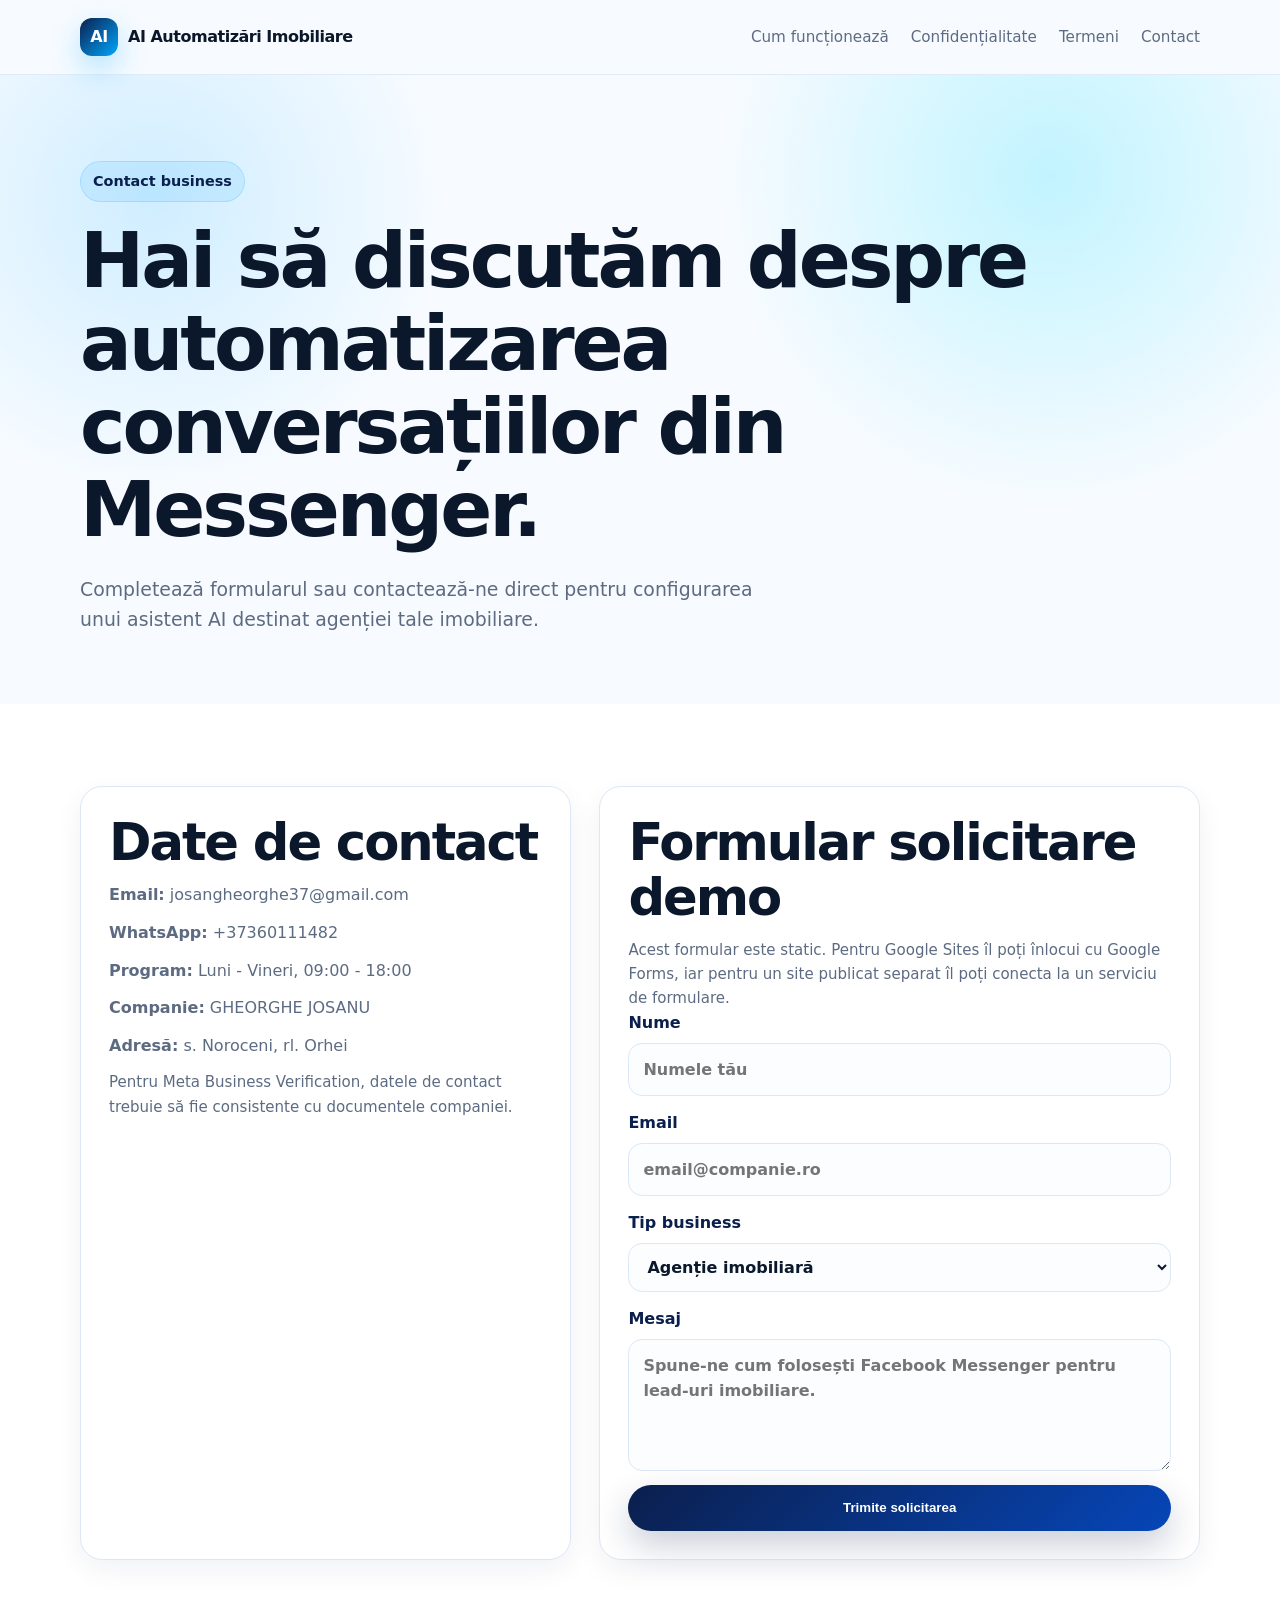
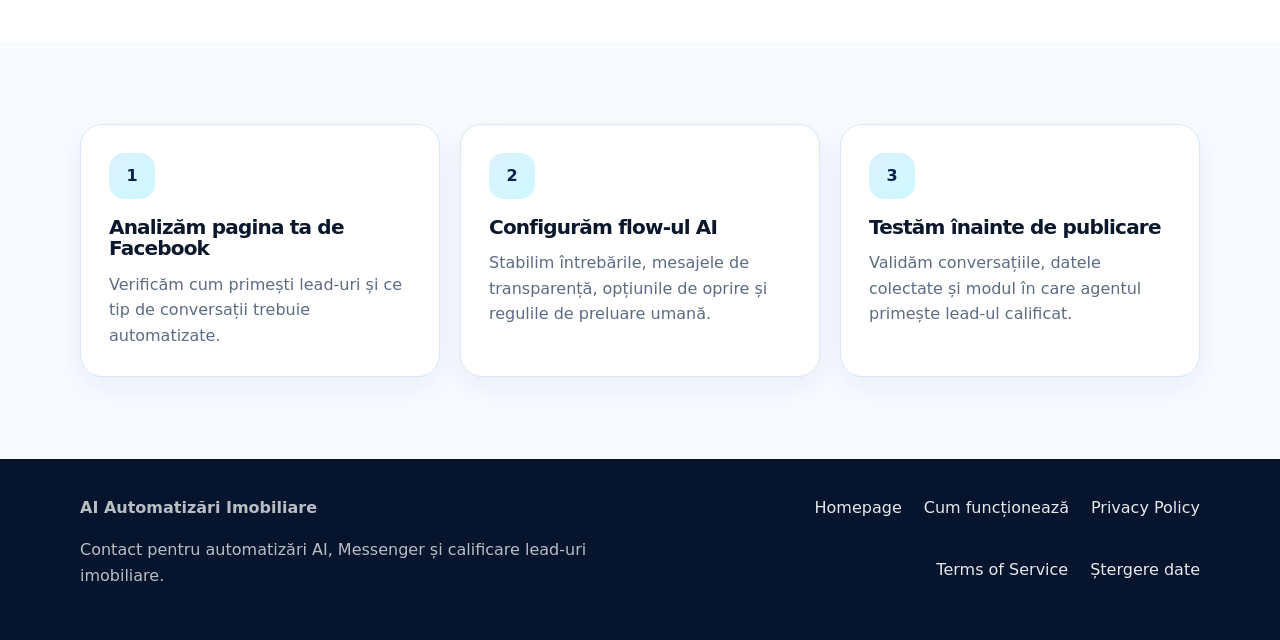
==== contact.html @ 312c072d "Add files via upload" ====
<!doctype html>
<html lang="ro">
<head>
  <meta charset="utf-8">
  <meta name="viewport" content="width=device-width, initial-scale=1">
  <title>Contact | AI Automatizări Imobiliare</title>
  <meta name="description" content="Contact AI Automatizări Imobiliare pentru agenții imobiliare care doresc asistent AI pe Facebook Messenger.">
  <link rel="canonical" href="https://exemplu.ro/contact.html">
  <link rel="stylesheet" href="style.css">
</head>
<body>
  <header class="topbar">
    <div class="container nav">
      <a class="brand" href="index.html"><span class="brand-mark">AI</span><span>AI Automatizări Imobiliare</span></a>
      <nav class="nav-links" aria-label="Navigare principală">
        <a href="how-it-works.html">Cum funcționează</a>
        <a href="privacy-policy.html">Confidențialitate</a>
        <a href="terms.html">Termeni</a>
        <a href="contact.html">Contact</a>
      </nav>
    </div>
  </header>

  <main>
    <section class="hero">
      <div class="container">
        <span class="eyebrow">Contact business</span>
        <h1>Hai să discutăm despre automatizarea conversațiilor din Messenger.</h1>
        <p class="lead">Completează formularul sau contactează-ne direct pentru configurarea unui asistent AI destinat agenției tale imobiliare.</p>
      </div>
    </section>

    <section class="section white">
      <div class="container contact-card">
        <aside class="card">
          <h2>Date de contact</h2>
          <p><strong>Email:</strong> <a href="mailto:josangheorghe37@gmail.com">josangheorghe37@gmail.com</a></p>
          <p><strong>WhatsApp:</strong> <a href="https://wa.me/37360111482">+37360111482</a></p>
          <p><strong>Program:</strong> Luni - Vineri, 09:00 - 18:00</p>
          <p><strong>Companie:</strong> GHEORGHE JOSANU</p>
          <p><strong>Adresă:</strong> s. Noroceni, rl. Orhei</p>
          <p class="small">Pentru Meta Business Verification, datele de contact trebuie să fie consistente cu documentele companiei.</p>
        </aside>

        <section class="card">
          <h2>Formular solicitare demo</h2>
          <p class="small">Acest formular este static. Pentru Google Sites îl poți înlocui cu Google Forms, iar pentru un site publicat separat îl poți conecta la un serviciu de formulare.</p>
          <form class="form" action="mailto:josangheorghe37@gmail.com" method="post" enctype="text/plain">
            <label>
              Nume
              <input type="text" name="nume" placeholder="Numele tău" required>
            </label>
            <label>
              Email
              <input type="email" name="email" placeholder="email@companie.ro" required>
            </label>
            <label>
              Tip business
              <select name="tip-business">
                <option>Agenție imobiliară</option>
                <option>Agent imobiliar independent</option>
                <option>Dezvoltator imobiliar</option>
                <option>Alt tip de business</option>
              </select>
            </label>
            <label>
              Mesaj
              <textarea name="mesaj" placeholder="Spune-ne cum folosești Facebook Messenger pentru lead-uri imobiliare."></textarea>
            </label>
            <button class="button" type="submit">Trimite solicitarea</button>
          </form>
        </section>
      </div>
    </section>

    <section class="section">
      <div class="container grid-3">
        <article class="card">
          <div class="icon">1</div>
          <h3>Analizăm pagina ta de Facebook</h3>
          <p>Verificăm cum primești lead-uri și ce tip de conversații trebuie automatizate.</p>
        </article>
        <article class="card">
          <div class="icon">2</div>
          <h3>Configurăm flow-ul AI</h3>
          <p>Stabilim întrebările, mesajele de transparență, opțiunile de oprire și regulile de preluare umană.</p>
        </article>
        <article class="card">
          <div class="icon">3</div>
          <h3>Testăm înainte de publicare</h3>
          <p>Validăm conversațiile, datele colectate și modul în care agentul primește lead-ul calificat.</p>
        </article>
      </div>
    </section>
  </main>

  <footer class="footer">
    <div class="container footer-grid">
      <div>
        <strong>AI Automatizări Imobiliare</strong>
        <p>Contact pentru automatizări AI, Messenger și calificare lead-uri imobiliare.</p>
      </div>
      <nav class="footer-links" aria-label="Linkuri footer">
        <a href="index.html">Homepage</a>
        <a href="how-it-works.html">Cum funcționează</a>
        <a href="privacy-policy.html">Privacy Policy</a>
        <a href="terms.html">Terms of Service</a>
        <a href="data-deletion.html">Ștergere date</a>
      </nav>
    </div>
  </footer>
</body>
</html>
---- style.css ----
:root {
  --bg: #f7fbff;
  --surface: #ffffff;
  --ink: #0b172a;
  --muted: #5d6b82;
  --primary: #0b1f4d;
  --accent: #00a7ff;
  --accent-2: #36e0ff;
  --line: #dce8f5;
  --shadow: 0 18px 50px rgba(11, 31, 77, 0.12);
  --radius: 22px;
}

* {
  box-sizing: border-box;
}

html {
  scroll-behavior: smooth;
}

body {
  margin: 0;
  font-family: Inter, ui-sans-serif, system-ui, -apple-system, BlinkMacSystemFont, "Segoe UI", sans-serif;
  color: var(--ink);
  background: var(--bg);
  line-height: 1.6;
}

a {
  color: inherit;
  text-decoration: none;
}

.container {
  width: min(1120px, calc(100% - 40px));
  margin: 0 auto;
}

.topbar {
  position: sticky;
  top: 0;
  z-index: 20;
  background: rgba(247, 251, 255, 0.9);
  border-bottom: 1px solid rgba(220, 232, 245, 0.8);
  backdrop-filter: blur(16px);
}

.nav {
  display: flex;
  align-items: center;
  justify-content: space-between;
  gap: 24px;
  padding: 18px 0;
}

.brand {
  display: flex;
  align-items: center;
  gap: 10px;
  font-weight: 800;
  letter-spacing: -0.03em;
}

.brand-mark {
  display: grid;
  place-items: center;
  width: 38px;
  height: 38px;
  color: white;
  background: linear-gradient(135deg, var(--primary), var(--accent));
  border-radius: 12px;
  box-shadow: 0 12px 30px rgba(0, 167, 255, 0.3);
}

.nav-links {
  display: flex;
  align-items: center;
  gap: 22px;
  color: var(--muted);
  font-size: 0.95rem;
}

.nav-links a:hover {
  color: var(--primary);
}

.button {
  display: inline-flex;
  align-items: center;
  justify-content: center;
  gap: 8px;
  min-height: 46px;
  padding: 0 20px;
  color: white;
  font-weight: 700;
  background: linear-gradient(135deg, var(--primary), #0646b8);
  border: 0;
  border-radius: 999px;
  box-shadow: 0 14px 34px rgba(11, 31, 77, 0.22);
  cursor: pointer;
}

.button.secondary {
  color: var(--primary);
  background: white;
  border: 1px solid var(--line);
  box-shadow: none;
}

.hero {
  padding: 86px 0 70px;
  background:
    radial-gradient(circle at 82% 16%, rgba(54, 224, 255, 0.28), transparent 28%),
    radial-gradient(circle at 12% 20%, rgba(0, 167, 255, 0.16), transparent 24%);
}

.hero-grid {
  display: grid;
  grid-template-columns: 1.1fr 0.9fr;
  gap: 48px;
  align-items: center;
}

.eyebrow {
  display: inline-flex;
  align-items: center;
  gap: 8px;
  margin-bottom: 18px;
  padding: 8px 12px;
  color: var(--primary);
  font-size: 0.9rem;
  font-weight: 700;
  background: rgba(0, 167, 255, 0.1);
  border: 1px solid rgba(0, 167, 255, 0.18);
  border-radius: 999px;
}

h1,
h2,
h3 {
  margin: 0;
  color: var(--ink);
  letter-spacing: -0.04em;
  line-height: 1.08;
}

h1 {
  font-size: clamp(2.6rem, 6vw, 5.2rem);
}

h2 {
  font-size: clamp(2rem, 4vw, 3.3rem);
}

h3 {
  font-size: 1.25rem;
}

.lead {
  max-width: 680px;
  margin: 22px 0 0;
  color: var(--muted);
  font-size: 1.18rem;
}

.hero-actions {
  display: flex;
  flex-wrap: wrap;
  gap: 14px;
  margin-top: 34px;
}

.trust-row {
  display: flex;
  flex-wrap: wrap;
  gap: 12px;
  margin-top: 28px;
  color: var(--muted);
  font-size: 0.95rem;
}

.trust-row span {
  padding: 8px 12px;
  background: white;
  border: 1px solid var(--line);
  border-radius: 999px;
}

.messenger-card {
  padding: 22px;
  background: rgba(255, 255, 255, 0.82);
  border: 1px solid var(--line);
  border-radius: 30px;
  box-shadow: var(--shadow);
}

.chat-window {
  padding: 18px;
  background: #eef7ff;
  border-radius: 24px;
}

.bubble {
  width: fit-content;
  max-width: 88%;
  margin-bottom: 12px;
  padding: 12px 14px;
  font-size: 0.96rem;
  background: white;
  border-radius: 16px 16px 16px 4px;
  box-shadow: 0 8px 22px rgba(11, 31, 77, 0.08);
}

.bubble.ai {
  margin-left: auto;
  color: white;
  background: linear-gradient(135deg, #0866ff, var(--accent));
  border-radius: 16px 16px 4px 16px;
}

.mini-panel {
  margin-top: 16px;
  padding: 16px;
  background: white;
  border-radius: 18px;
}

.mini-panel strong {
  display: block;
  margin-bottom: 8px;
}

.mini-panel ul {
  margin: 0;
  padding-left: 18px;
  color: var(--muted);
}

.section {
  padding: 82px 0;
}

.section.white {
  background: white;
}

.section-header {
  max-width: 760px;
  margin-bottom: 34px;
}

.section-header p {
  margin: 16px 0 0;
  color: var(--muted);
  font-size: 1.08rem;
}

.grid-3,
.grid-2 {
  display: grid;
  gap: 20px;
}

.grid-3 {
  grid-template-columns: repeat(3, 1fr);
}

.grid-2 {
  grid-template-columns: repeat(2, 1fr);
}

.card {
  padding: 28px;
  background: var(--surface);
  border: 1px solid var(--line);
  border-radius: var(--radius);
  box-shadow: 0 10px 28px rgba(11, 31, 77, 0.06);
}

.card p {
  margin: 12px 0 0;
  color: var(--muted);
}

.icon {
  display: grid;
  place-items: center;
  width: 46px;
  height: 46px;
  margin-bottom: 18px;
  color: var(--primary);
  font-weight: 800;
  background: linear-gradient(135deg, rgba(0, 167, 255, 0.14), rgba(54, 224, 255, 0.24));
  border-radius: 15px;
}

.steps {
  display: grid;
  gap: 16px;
  counter-reset: step;
}

.step {
  display: grid;
  grid-template-columns: auto 1fr;
  gap: 18px;
  padding: 24px;
  background: white;
  border: 1px solid var(--line);
  border-radius: var(--radius);
}

.step::before {
  counter-increment: step;
  content: counter(step);
  display: grid;
  place-items: center;
  width: 44px;
  height: 44px;
  color: white;
  font-weight: 800;
  background: var(--primary);
  border-radius: 50%;
}

.highlight {
  padding: 34px;
  color: white;
  background: linear-gradient(135deg, var(--primary), #083f9f);
  border-radius: 30px;
  box-shadow: var(--shadow);
}

.highlight h2,
.highlight h3,
.highlight p {
  color: white;
}

.highlight p {
  opacity: 0.84;
}

.policy {
  max-width: 860px;
  padding: 58px 0 80px;
}

.policy h1 {
  font-size: clamp(2.1rem, 5vw, 3.8rem);
}

.policy h2 {
  margin-top: 42px;
  font-size: 1.55rem;
}

.policy p,
.policy li {
  color: var(--muted);
}

.policy a {
  color: #0646b8;
  font-weight: 700;
}

.contact-card {
  display: grid;
  grid-template-columns: 0.9fr 1.1fr;
  gap: 28px;
}

.form {
  display: grid;
  gap: 14px;
}

label {
  display: grid;
  gap: 7px;
  color: var(--primary);
  font-weight: 700;
}

input,
textarea,
select {
  width: 100%;
  padding: 13px 14px;
  color: var(--ink);
  font: inherit;
  background: #fbfdff;
  border: 1px solid var(--line);
  border-radius: 14px;
}

textarea {
  min-height: 132px;
  resize: vertical;
}

.footer {
  padding: 36px 0;
  color: rgba(255, 255, 255, 0.72);
  background: #07142e;
}

.footer-grid {
  display: grid;
  grid-template-columns: 1.1fr 1fr;
  gap: 32px;
}

.footer a {
  color: rgba(255, 255, 255, 0.9);
}

.footer-links {
  display: flex;
  flex-wrap: wrap;
  gap: 14px 22px;
  justify-content: flex-end;
}

.small {
  color: var(--muted);
  font-size: 0.94rem;
}

@media (max-width: 860px) {
  .hero-grid,
  .grid-3,
  .grid-2,
  .contact-card,
  .footer-grid {
    grid-template-columns: 1fr;
  }

  .nav {
    align-items: flex-start;
    flex-direction: column;
  }

  .nav-links,
  .footer-links {
    justify-content: flex-start;
  }

  .section {
    padding: 60px 0;
  }
}
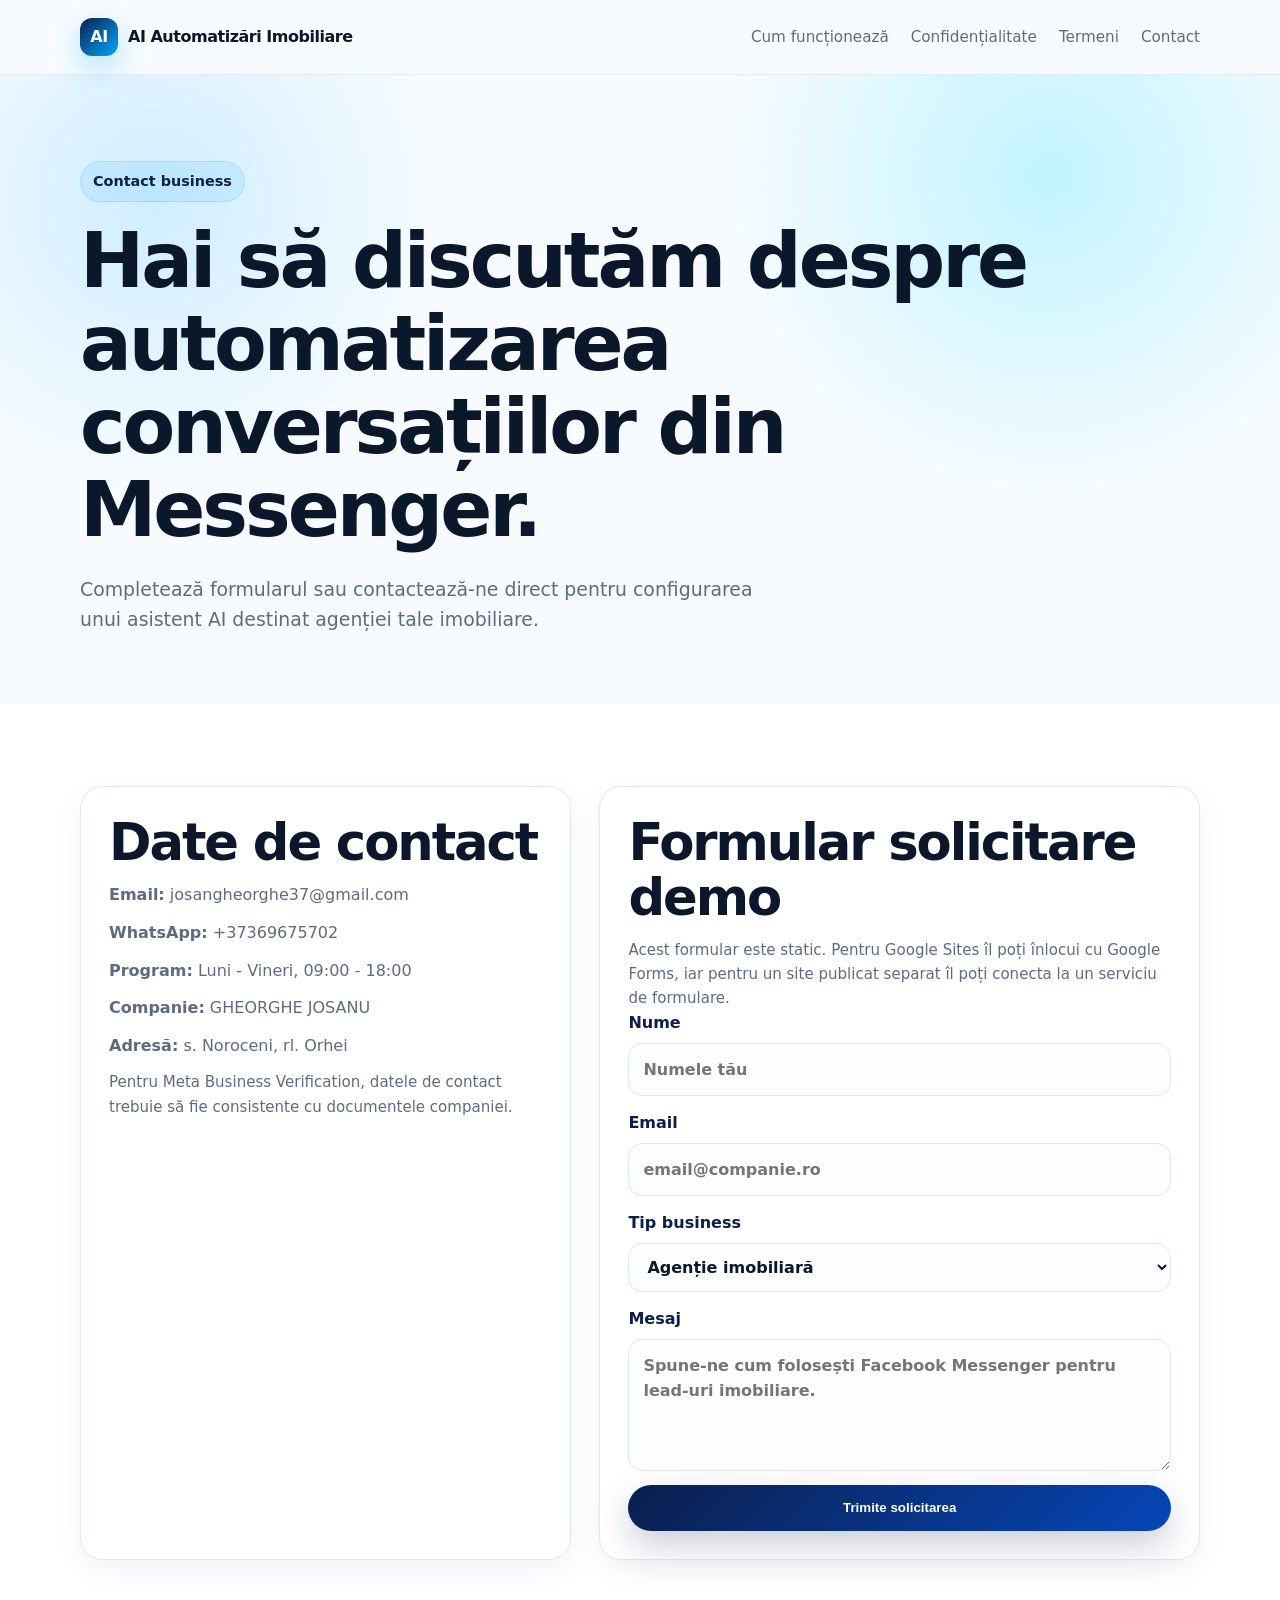
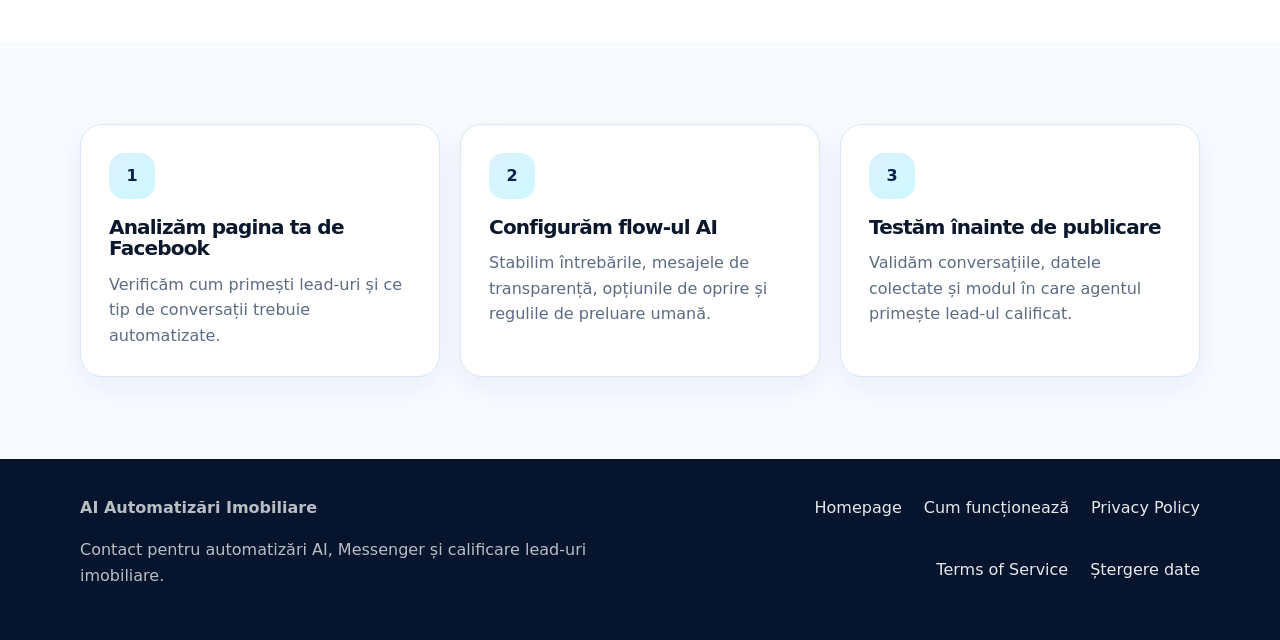
==== commit b060fdf3: "numar de telefn ad" ====
--- a/contact.html
+++ b/contact.html
@@ -35,7 +35,7 @@
         <aside class="card">
           <h2>Date de contact</h2>
           <p><strong>Email:</strong> <a href="mailto:josangheorghe37@gmail.com">josangheorghe37@gmail.com</a></p>
-          <p><strong>WhatsApp:</strong> <a href="https://wa.me/37360111482">+37360111482</a></p>
+          <p><strong>WhatsApp:</strong> <a href="https://wa.me/37369675702">+37369675702</a></p>
           <p><strong>Program:</strong> Luni - Vineri, 09:00 - 18:00</p>
           <p><strong>Companie:</strong> GHEORGHE JOSANU</p>
           <p><strong>Adresă:</strong> s. Noroceni, rl. Orhei</p>
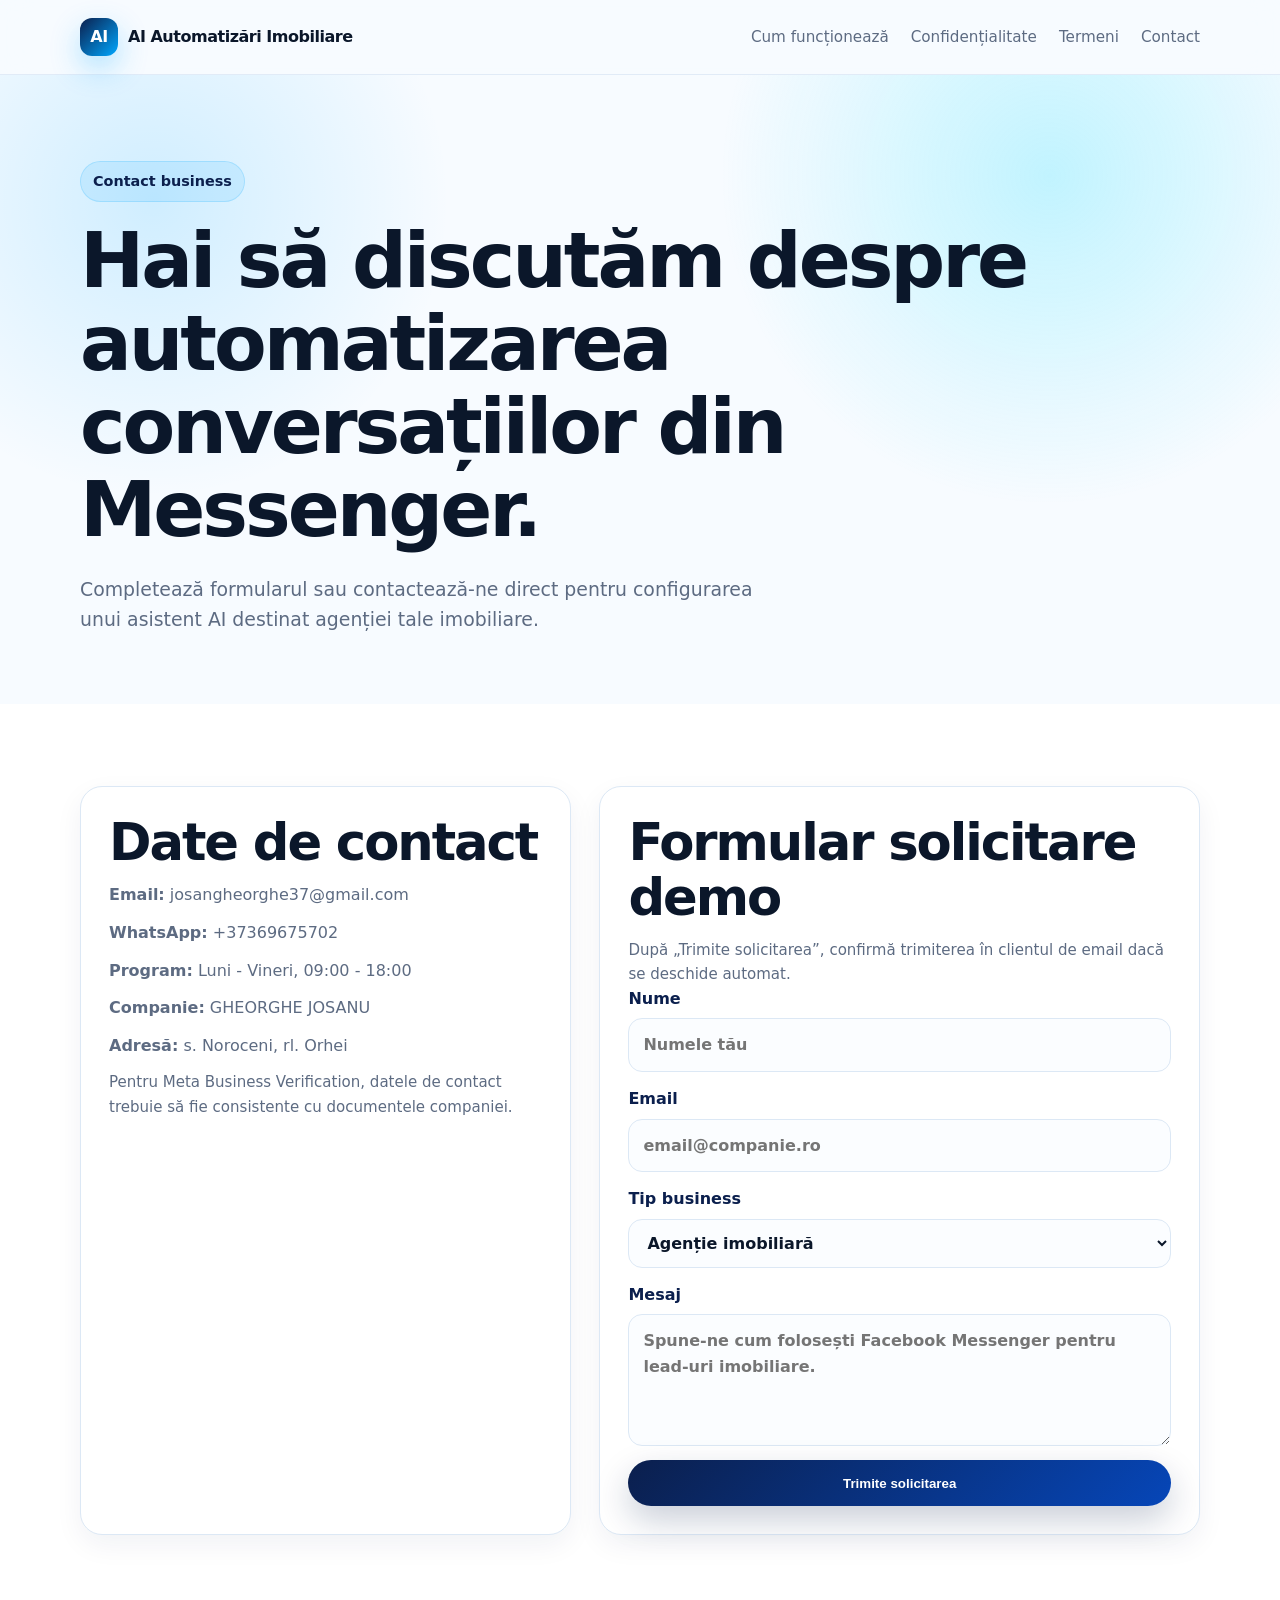
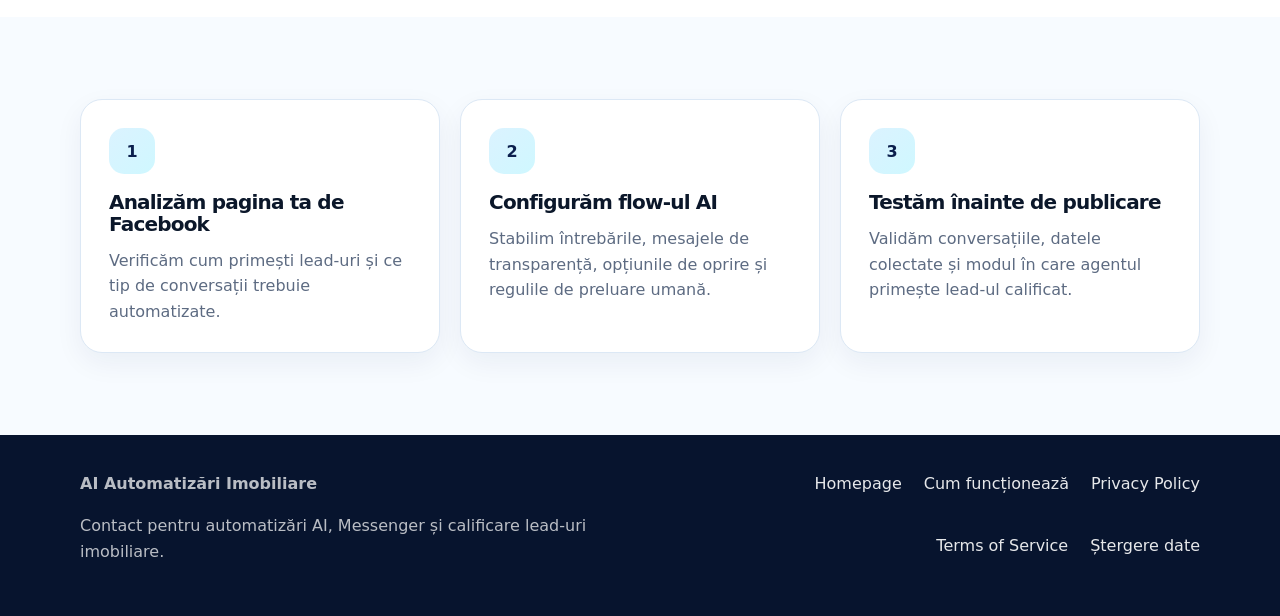
==== commit 76b70115: "cotntact ed" ====
--- a/contact.html
+++ b/contact.html
@@ -44,15 +44,26 @@
 
         <section class="card">
           <h2>Formular solicitare demo</h2>
-          <p class="small">Acest formular este static. Pentru Google Sites îl poți înlocui cu Google Forms, iar pentru un site publicat separat îl poți conecta la un serviciu de formulare.</p>
-          <form class="form" action="mailto:josangheorghe37@gmail.com" method="post" enctype="text/plain">
+          <p class="small">După „Trimite solicitarea”, confirmă trimiterea în clientul de email dacă se deschide automat.</p>
+
+          <div id="form-success" class="form-success" role="status" aria-live="polite" hidden>
+            <div class="form-success-inner">
+              <span class="form-success-icon" aria-hidden="true"></span>
+              <div>
+                <h3 tabindex="-1">Mesaj trimis cu succes</h3>
+                <p>Mulțumim! Datele tale au fost pregătite pentru contact. Dacă tocmai ți s-a deschis aplicația de email, apasă „Trimite” acolo pentru a finaliza.</p>
+              </div>
+            </div>
+          </div>
+
+          <form id="contact-form" class="form" action="#" method="get" novalidate>
             <label>
               Nume
-              <input type="text" name="nume" placeholder="Numele tău" required>
+              <input type="text" name="nume" placeholder="Numele tău" required autocomplete="name">
             </label>
             <label>
               Email
-              <input type="email" name="email" placeholder="email@companie.ro" required>
+              <input type="email" name="email" placeholder="email@companie.ro" required autocomplete="email">
             </label>
             <label>
               Tip business
@@ -109,5 +120,60 @@
       </nav>
     </div>
   </footer>
+
+  <script>
+    (function () {
+      var form = document.getElementById("contact-form");
+      var successBox = document.getElementById("form-success");
+      if (!form || !successBox) return;
+
+      form.addEventListener("submit", function (e) {
+        e.preventDefault();
+        if (!form.checkValidity()) {
+          form.reportValidity();
+          return;
+        }
+
+        var submitBtn = form.querySelector('button[type="submit"]');
+        if (submitBtn) submitBtn.disabled = true;
+
+        successBox.hidden = false;
+        successBox.classList.add("is-visible");
+        successBox.scrollIntoView({ behavior: "smooth", block: "nearest" });
+
+        var title = successBox.querySelector("h3");
+        if (title) {
+          title.focus({ preventScroll: true });
+        }
+
+        var fd = new FormData(form);
+        var name = String(fd.get("nume") || "").trim();
+        var email = String(fd.get("email") || "").trim();
+        var tip = String(fd.get("tip-business") || "");
+        var mesaj = String(fd.get("mesaj") || "");
+
+        var subject = "Solicitare demo — " + name;
+        var body =
+          "Nume: " + name + "\n" +
+          "Email: " + email + "\n" +
+          "Tip business: " + tip + "\n\n" +
+          "Mesaj:\n" + mesaj;
+
+        var mailto =
+          "mailto:josangheorghe37@gmail.com?subject=" +
+          encodeURIComponent(subject) +
+          "&body=" +
+          encodeURIComponent(body);
+
+        window.setTimeout(function () {
+          window.location.href = mailto;
+        }, 450);
+
+        window.setTimeout(function () {
+          if (submitBtn) submitBtn.disabled = false;
+        }, 3000);
+      });
+    })();
+  </script>
 </body>
 </html>
--- a/style.css
+++ b/style.css
@@ -99,6 +99,12 @@
   border-radius: 999px;
   box-shadow: 0 14px 34px rgba(11, 31, 77, 0.22);
   cursor: pointer;
+}
+
+.button:disabled {
+  opacity: 0.55;
+  cursor: not-allowed;
+  box-shadow: none;
 }
 
 .button.secondary {
@@ -429,6 +435,69 @@
   font-size: 0.94rem;
 }
 
+.form-success {
+  margin-bottom: 20px;
+  border-radius: var(--radius);
+}
+
+.form-success.is-visible {
+  animation: formSuccessIn 0.45s ease-out;
+}
+
+@keyframes formSuccessIn {
+  from {
+    opacity: 0;
+    transform: translateY(-8px);
+  }
+
+  to {
+    opacity: 1;
+    transform: translateY(0);
+  }
+}
+
+.form-success-inner {
+  display: flex;
+  gap: 16px;
+  align-items: flex-start;
+  padding: 20px 22px;
+  background: linear-gradient(135deg, rgba(0, 167, 255, 0.08), rgba(54, 224, 255, 0.14));
+  border: 1px solid rgba(0, 167, 255, 0.38);
+  border-radius: var(--radius);
+  box-shadow: 0 12px 36px rgba(11, 31, 77, 0.08);
+}
+
+.form-success-icon {
+  flex-shrink: 0;
+  display: grid;
+  place-items: center;
+  width: 44px;
+  height: 44px;
+  color: white;
+  font-weight: 800;
+  font-size: 1.05rem;
+  line-height: 1;
+  background: linear-gradient(145deg, #059669, #10b981);
+  border-radius: 50%;
+  box-shadow: 0 8px 20px rgba(5, 150, 105, 0.35);
+}
+
+.form-success-icon::before {
+  content: "✓";
+}
+
+.form-success h3 {
+  margin: 0 0 6px;
+  font-size: 1.15rem;
+  color: var(--primary);
+}
+
+.form-success p {
+  margin: 0;
+  color: var(--muted);
+  font-size: 0.98rem;
+}
+
 @media (max-width: 860px) {
   .hero-grid,
   .grid-3,
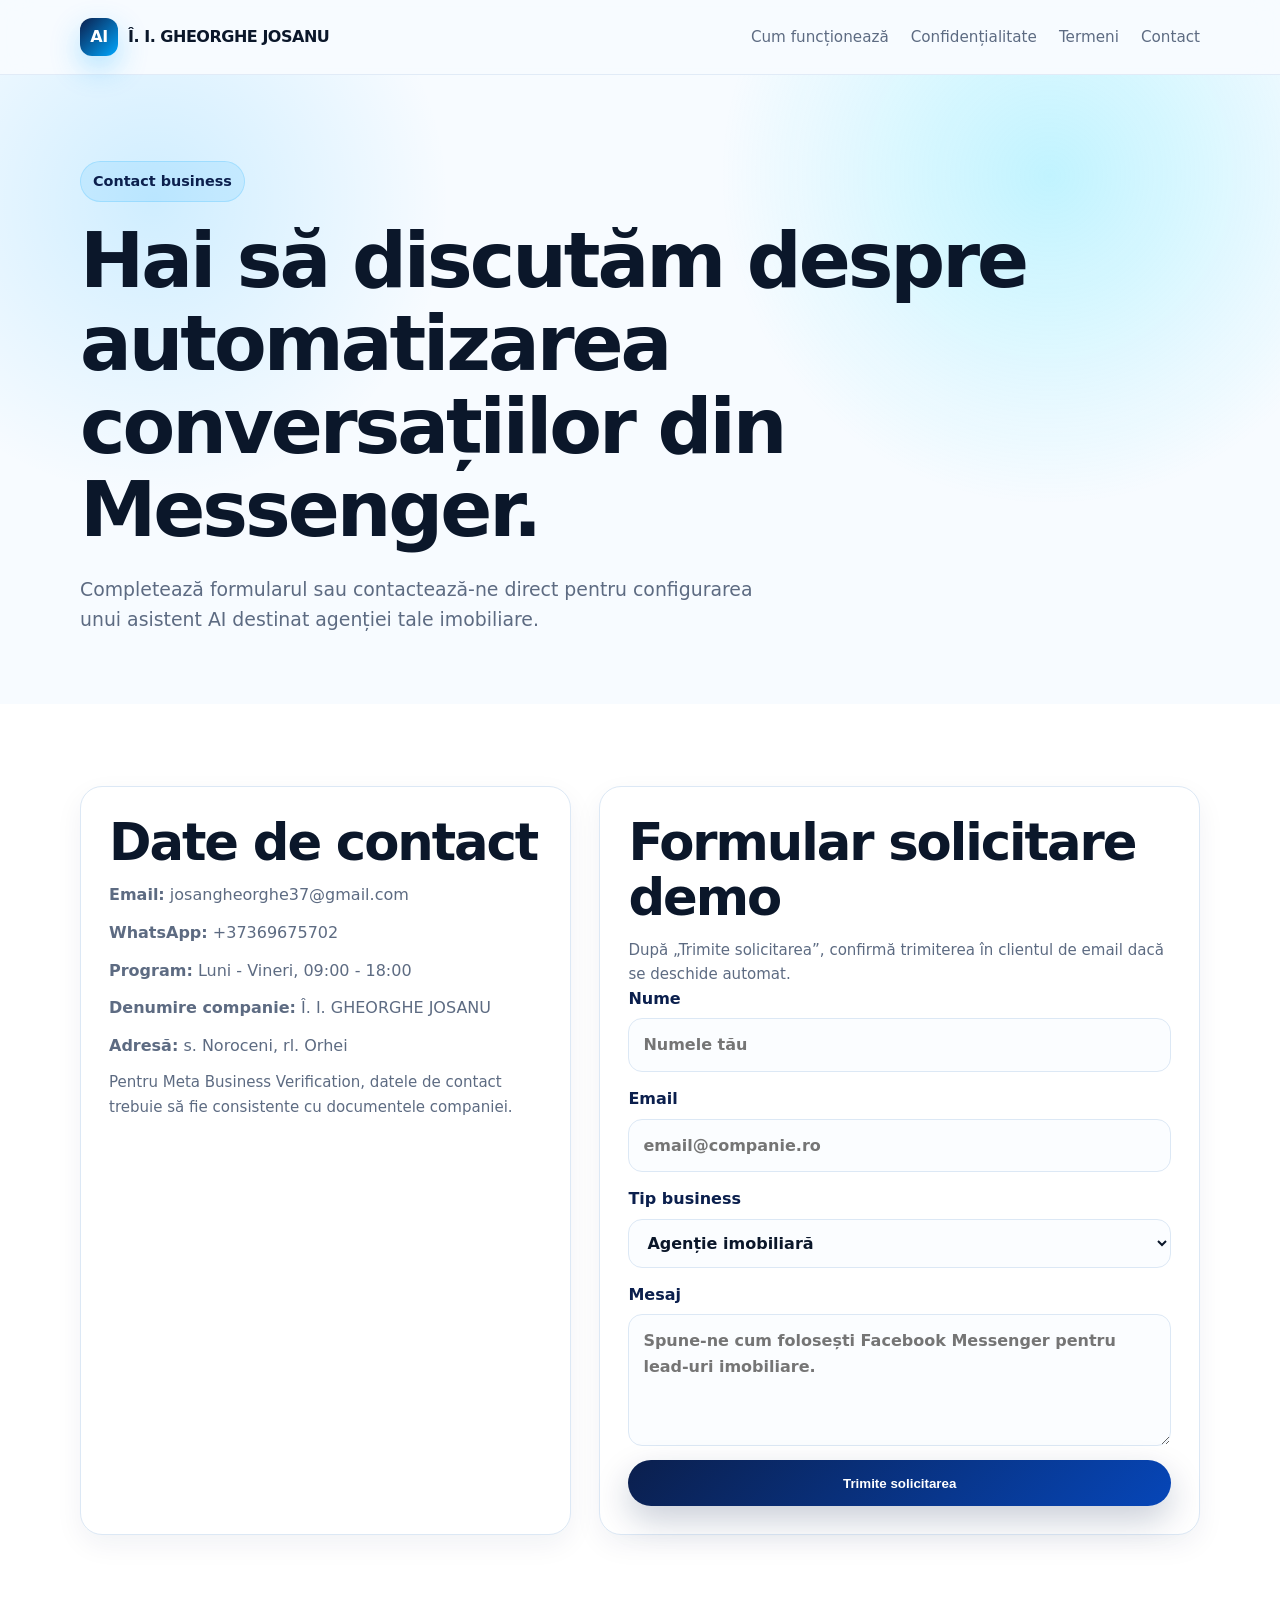
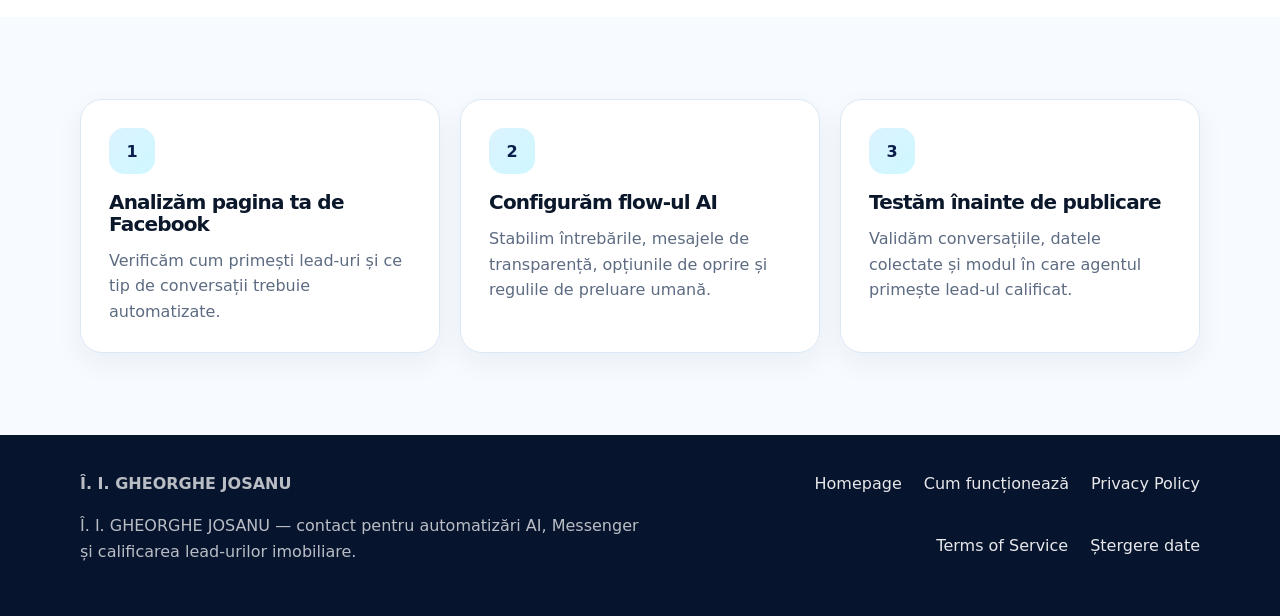
==== commit 028ea466: "denumirea" ====
--- a/contact.html
+++ b/contact.html
@@ -3,15 +3,16 @@
 <head>
   <meta charset="utf-8">
   <meta name="viewport" content="width=device-width, initial-scale=1">
-  <title>Contact | AI Automatizări Imobiliare</title>
-  <meta name="description" content="Contact AI Automatizări Imobiliare pentru agenții imobiliare care doresc asistent AI pe Facebook Messenger.">
+  <meta name="facebook-domain-verification" content="a3mso8wbus963dfagtq3f18q6d07sb">
+  <title>Contact | Î. I. GHEORGHE JOSANU</title>
+  <meta name="description" content="Contact Î. I. GHEORGHE JOSANU pentru agenții care doresc asistent AI pe Facebook Messenger.">
   <link rel="canonical" href="https://exemplu.ro/contact.html">
   <link rel="stylesheet" href="style.css">
 </head>
 <body>
   <header class="topbar">
     <div class="container nav">
-      <a class="brand" href="index.html"><span class="brand-mark">AI</span><span>AI Automatizări Imobiliare</span></a>
+      <a class="brand" href="index.html"><span class="brand-mark">AI</span><span>Î. I. GHEORGHE JOSANU</span></a>
       <nav class="nav-links" aria-label="Navigare principală">
         <a href="how-it-works.html">Cum funcționează</a>
         <a href="privacy-policy.html">Confidențialitate</a>
@@ -37,7 +38,7 @@
           <p><strong>Email:</strong> <a href="mailto:josangheorghe37@gmail.com">josangheorghe37@gmail.com</a></p>
           <p><strong>WhatsApp:</strong> <a href="https://wa.me/37369675702">+37369675702</a></p>
           <p><strong>Program:</strong> Luni - Vineri, 09:00 - 18:00</p>
-          <p><strong>Companie:</strong> GHEORGHE JOSANU</p>
+          <p><strong>Denumire companie:</strong> Î. I. GHEORGHE JOSANU</p>
           <p><strong>Adresă:</strong> s. Noroceni, rl. Orhei</p>
           <p class="small">Pentru Meta Business Verification, datele de contact trebuie să fie consistente cu documentele companiei.</p>
         </aside>
@@ -108,8 +109,8 @@
   <footer class="footer">
     <div class="container footer-grid">
       <div>
-        <strong>AI Automatizări Imobiliare</strong>
-        <p>Contact pentru automatizări AI, Messenger și calificare lead-uri imobiliare.</p>
+        <strong>Î. I. GHEORGHE JOSANU</strong>
+        <p>Î. I. GHEORGHE JOSANU — contact pentru automatizări AI, Messenger și calificarea lead-urilor imobiliare.</p>
       </div>
       <nav class="footer-links" aria-label="Linkuri footer">
         <a href="index.html">Homepage</a>
--- a/style.css
+++ b/style.css
@@ -60,6 +60,12 @@
   gap: 10px;
   font-weight: 800;
   letter-spacing: -0.03em;
+}
+
+.brand > span:last-child {
+  flex: 1;
+  min-width: 0;
+  line-height: 1.2;
 }
 
 .brand-mark {
